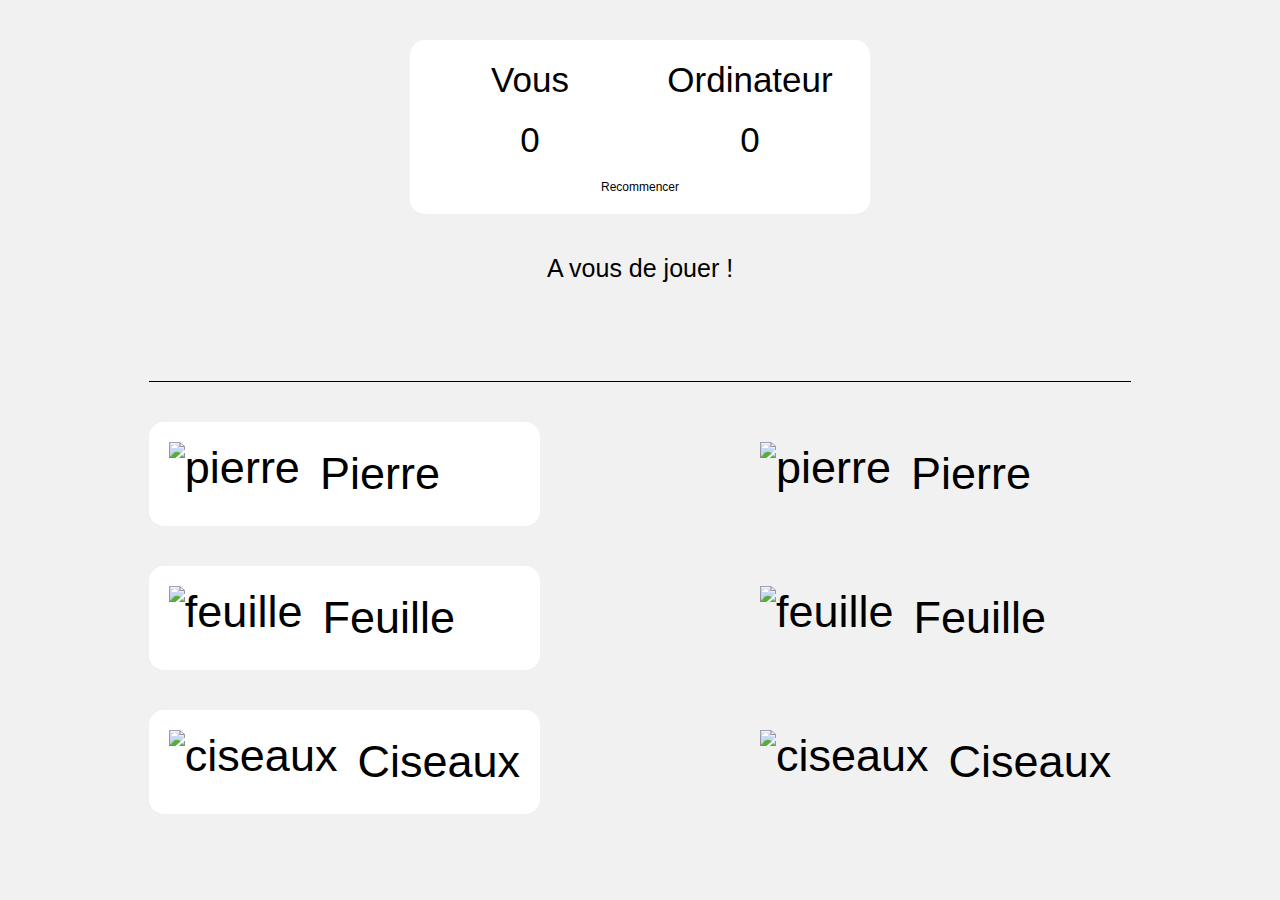
==== index.html @ 265c32b3 "Create index.html" ====
<!DOCTYPE html>
<html>
<head>
  <title>Shifumi</title>
  <link rel="stylesheet" type="text/css" href="assets/css/style.css">
</head>
<body>
    <div class="score">
        <p>Vous</p>
        <p>Ordinateur</p>
        <p id="score-joueur">0</p>
        <p id="score-ordinateur">0</p>
        <div id="reset">Recommencer</div>
    </div>
    <div class="action">
        <p id="message">A vous de jouer !</p>
        <div id="next">Tour suivant</div>
    </div>
    <div class="jeu">
        <div class="choix">
            <div class="button btn-joueur" id="pierre">
                <img src="https://img.icons8.com/glyph-neue/452/clenched-fist.png" alt="pierre" />
                <p>Pierre</p>
            </div>
            <div class="button btn-joueur" id="feuille">
                <img src="https://img.icons8.com/glyph-neue/452/hand.png" alt="feuille" />
                <p>Feuille</p>
            </div>
            <div class="button btn-joueur" id="ciseaux">
                <img src="https://img.icons8.com/glyph-neue/452/hand-scissors.png" alt="ciseaux" />
                <p>Ciseaux</p>
            </div>
        </div>
        <div class="choix">
            <div class="button btn-ordi" id="opierre">
                <img src="https://img.icons8.com/glyph-neue/452/clenched-fist.png" alt="pierre" />
                <p>Pierre</p>
            </div>
            <div class="button btn-ordi" id="ofeuille">
                <img src="https://img.icons8.com/glyph-neue/452/hand.png" alt="feuille" />
                <p>Feuille</p>
            </div>
            <div class="button btn-ordi" id="ociseaux">
                <img src="https://img.icons8.com/glyph-neue/452/hand-scissors.png" alt="ciseaux" />
                <p>Ciseaux</p>
            </div>
        </div>
    </div>
  <script src="assets/js/script.js"></script>
  <script src="assets/js/souris.js"></script>
</body>
</html>
---- assets/css/style.css ----
:root {
    --primary: #00d9ff;
    --secondary: #ff8800;
    --back: #f1f1f1;
    --action: #ff6565;
    --border-radius: 15px;
    --btn-padding: 20px;
}

* {
    margin: 0;
    padding: 0;
    box-sizing: border-box;
}

body {
    background-color: var(--back);
    font-family: sans-serif;
    padding: 20px;
    display: flex;
    flex-direction: column;
    align-items: center;
}

.score {
    margin-top: 20px;
    margin-bottom: 40px;
    display: grid;
    grid-template-columns: repeat(2, 200px);
    gap: 20px;
    text-align: center;
    font-size: 35px;
    background-color: white;
    padding: var(--btn-padding);
    border-radius: 15px;
}

#reset {
    font-size: 12px;
    grid-column: span 2;
    cursor: pointer;
}

#reset:hover {
    color: var(--action);
}

.action {
    margin-bottom: 40px;
    text-align: center;
}

#message {
    font-size: 25px;
}

#next {
    margin-top: 20px;
    padding: 10px 30px;
    background-color: var(--action);
    color: white;
    border-radius: var(--border-radius);
    visibility: hidden;
    cursor: pointer;
}

#next.active {
    visibility: visible;
}

.jeu {
    border-top: 1px solid black;
    padding-top: 40px;
    display: grid;
    grid-template-columns: repeat(2, 1fr);
    gap: 200px;
}

.button {
    display: flex;
    align-items: center;
    font-size: 45px;
    padding: var(--btn-padding);
}

.btn-joueur,
.btn-ordi {
    border-radius: 15px;
    transition: all 0.2s ease;
}

.btn-joueur {
    cursor: pointer;
    background-color: white;
}

.btn-joueur:hover {
    color: var(--primary);
}

.button img {
    height: 64px;
}

.button p {
    margin-left: 20px;
}

.button:not(:last-child) {
    margin-bottom: 40px;
}

.btn-joueur.desactivated {
    background-color: var(--back);
    cursor: default;
}

.btn-joueur.desactivated:hover,
.btn-joueur.active {
    color: inherit;
}

.btn-joueur.active {
    background-color: var(--primary);
}

.btn-ordi.active {
    background-color: var(--secondary);
}
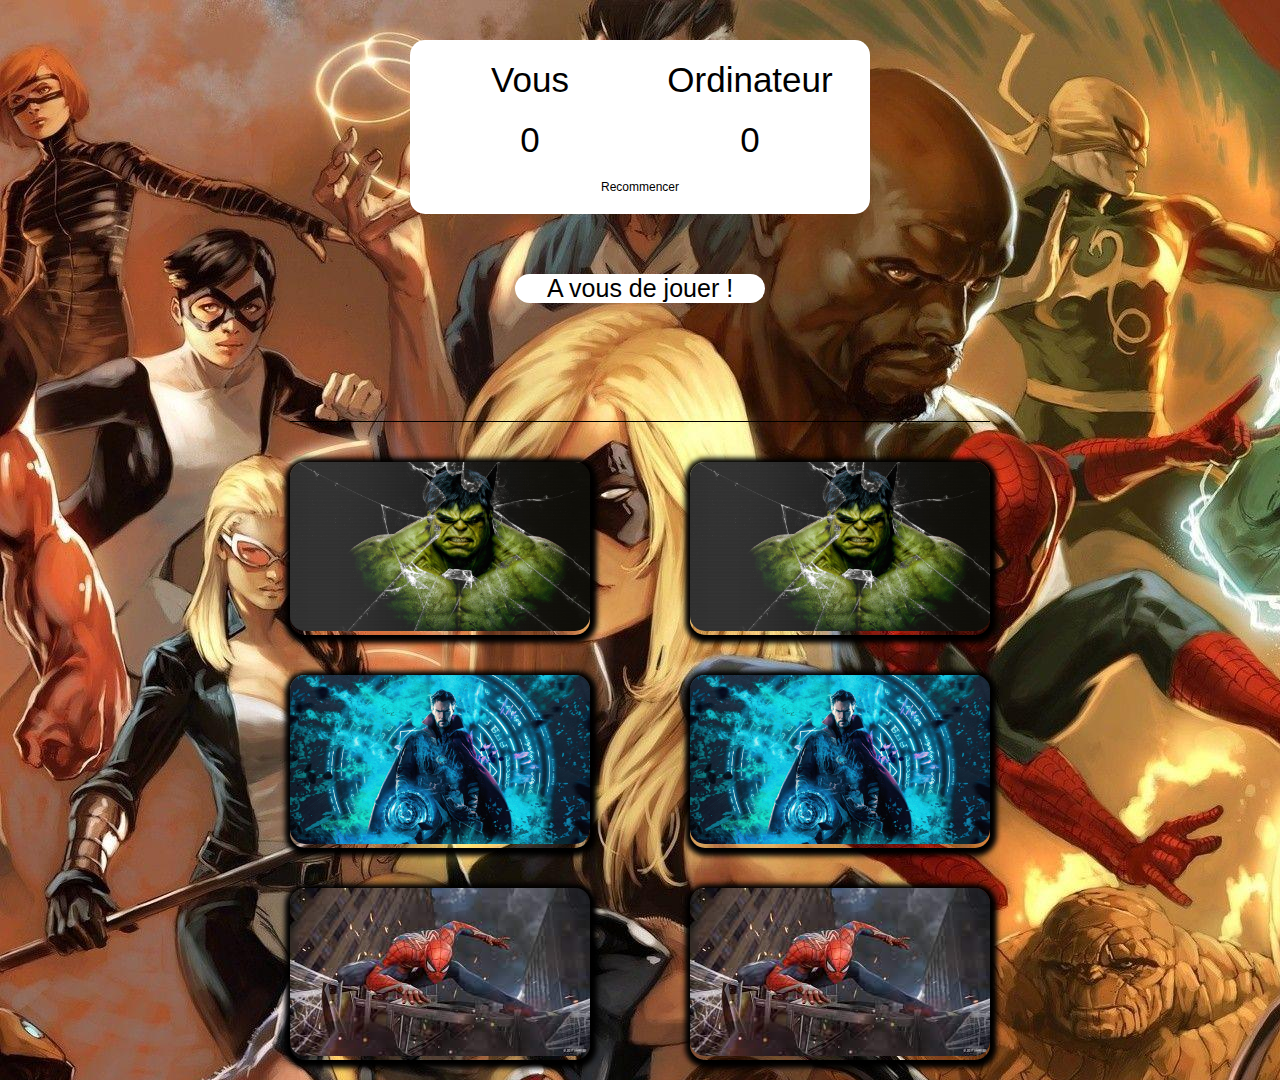
==== commit 7a635f06: "Update index.html" ====
--- a/index.html
+++ b/index.html
@@ -1,8 +1,11 @@
 <!DOCTYPE html>
-<html>
+<html lang="fr">
 <head>
-  <title>Shifumi</title>
-  <link rel="stylesheet" type="text/css" href="assets/css/style.css">
+    <meta charset="UTF-8">
+    <meta http-equiv="X-UA-Compatible" content="IE=edge">
+    <meta name="viewport" content="width=device-width, initial-scale=1.0">
+    <link rel="stylesheet" href="assets/css/style.css">
+    <title>Jeu</title>
 </head>
 <body>
     <div class="score">
@@ -19,34 +22,31 @@
     <div class="jeu">
         <div class="choix">
             <div class="button btn-joueur" id="pierre">
-                <img src="https://img.icons8.com/glyph-neue/452/clenched-fist.png" alt="pierre" />
-                <p>Pierre</p>
+                <img src="/assets/img/hulk.jpg" alt="pierre" />
             </div>
             <div class="button btn-joueur" id="feuille">
-                <img src="https://img.icons8.com/glyph-neue/452/hand.png" alt="feuille" />
-                <p>Feuille</p>
+                <img src="/assets/img/Drstrange.jpg" alt="feuille" />
             </div>
             <div class="button btn-joueur" id="ciseaux">
-                <img src="https://img.icons8.com/glyph-neue/452/hand-scissors.png" alt="ciseaux" />
-                <p>Ciseaux</p>
+                <img src="/assets/img/spiderman.jfif" alt="ciseaux" />
             </div>
         </div>
         <div class="choix">
             <div class="button btn-ordi" id="opierre">
-                <img src="https://img.icons8.com/glyph-neue/452/clenched-fist.png" alt="pierre" />
-                <p>Pierre</p>
+                <img src="/assets/img/hulk.jpg" alt="pierre" />
             </div>
             <div class="button btn-ordi" id="ofeuille">
-                <img src="https://img.icons8.com/glyph-neue/452/hand.png" alt="feuille" />
-                <p>Feuille</p>
+                <img src="/assets/img/Drstrange.jpg" alt="feuille" />
             </div>
             <div class="button btn-ordi" id="ociseaux">
-                <img src="https://img.icons8.com/glyph-neue/452/hand-scissors.png" alt="ciseaux" />
-                <p>Ciseaux</p>
+                <img src="/assets/img/spiderman.jfif" alt="ciseaux" />
             </div>
         </div>
     </div>
-  <script src="assets/js/script.js"></script>
-  <script src="assets/js/souris.js"></script>
+
+
+
+    <script src="assets/js/script.js"></script>
+    
 </body>
-</html>
+</html>--- a/assets/css/style.css
+++ b/assets/css/style.css
@@ -20,6 +20,7 @@
     display: flex;
     flex-direction: column;
     align-items: center;
+    background-image: url(/assets/img/background.jpg);
 }
 
 .score {
@@ -30,9 +31,9 @@
     gap: 20px;
     text-align: center;
     font-size: 35px;
-    background-color: white;
     padding: var(--btn-padding);
     border-radius: 15px;
+    background-color: white;
 }
 
 #reset {
@@ -44,7 +45,6 @@
 #reset:hover {
     color: var(--action);
 }
-
 .action {
     margin-bottom: 40px;
     text-align: center;
@@ -52,6 +52,12 @@
 
 #message {
     font-size: 25px;
+    border-radius: 15px;
+    background-color: white;
+    gap: 20px;
+    margin-top: 20px;
+    margin-bottom: 40px;
+    width: 10em;
 }
 
 #next {
@@ -73,15 +79,23 @@
     padding-top: 40px;
     display: grid;
     grid-template-columns: repeat(2, 1fr);
-    gap: 200px;
+    background-color: transparent;
+    gap: 100px;
 }
 
 .button {
-    display: flex;
-    align-items: center;
-    font-size: 45px;
-    padding: var(--btn-padding);
+    border-radius: 15px;
+    box-shadow: 1px 2px 5px 6px;
 }
+
+.choix:hover{
+    cursor: pointer;
+}
+
+.choix:active{
+    box-shadow: 0 0 0 0;
+}
+
 
 .btn-joueur,
 .btn-ordi {
@@ -89,22 +103,17 @@
     transition: all 0.2s ease;
 }
 
-.btn-joueur {
-    cursor: pointer;
-    background-color: white;
-}
 
 .btn-joueur:hover {
     color: var(--primary);
 }
 
 .button img {
-    height: 64px;
+    border-radius: 15px;
+    width: 300px;
+    color: rgb(63, 138, 25);
 }
 
-.button p {
-    margin-left: 20px;
-}
 
 .button:not(:last-child) {
     margin-bottom: 40px;
@@ -126,5 +135,4 @@
 
 .btn-ordi.active {
     background-color: var(--secondary);
-}
-
+}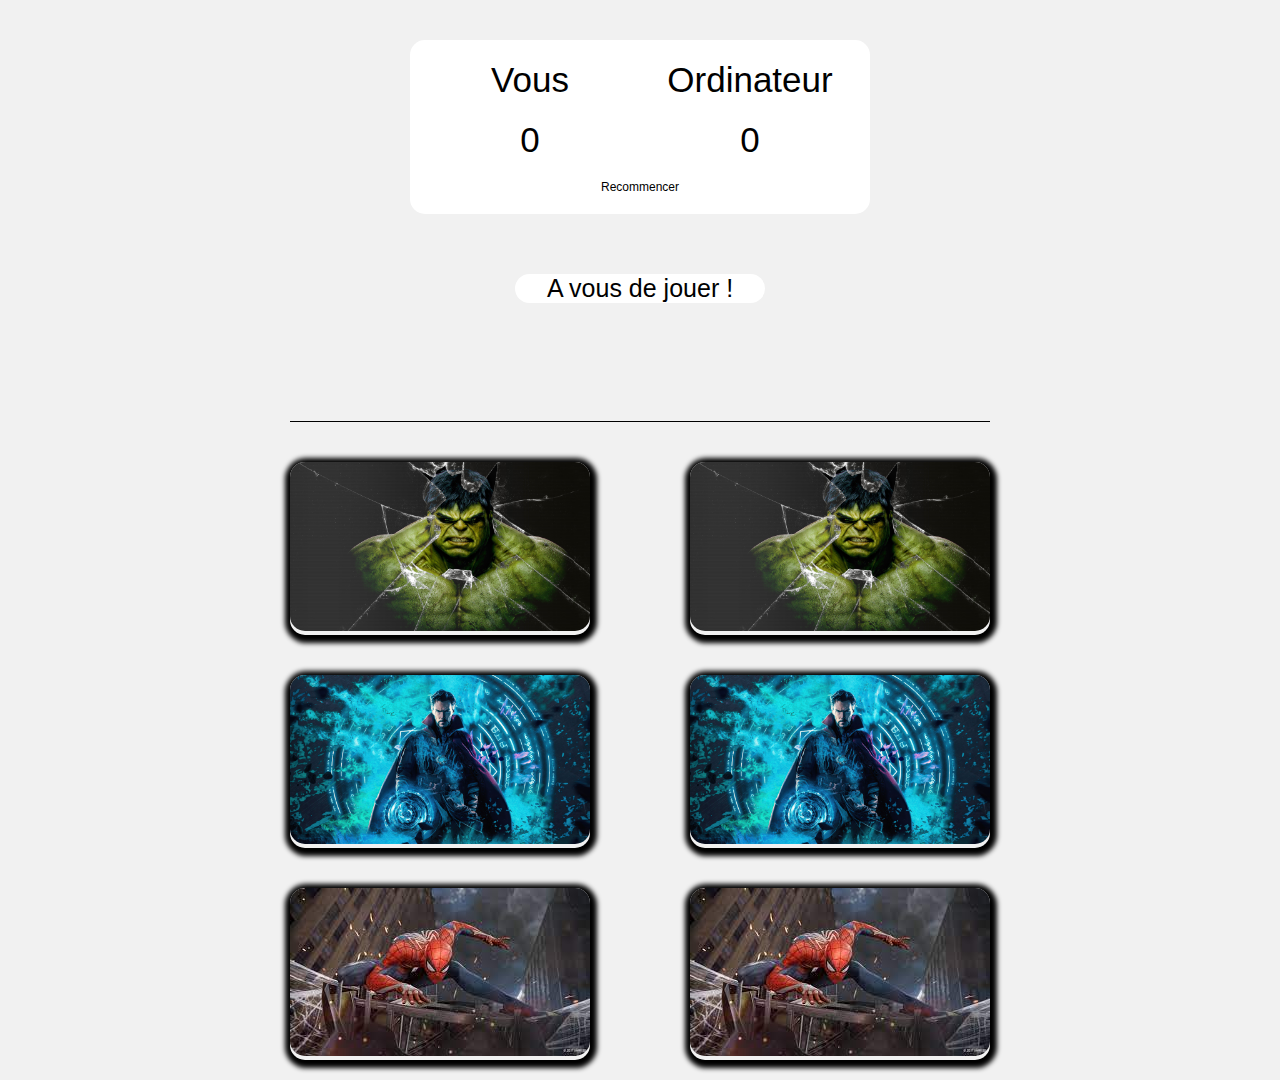
==== commit 8ea99707: "Update index.html" ====
--- a/index.html
+++ b/index.html
@@ -22,24 +22,24 @@
     <div class="jeu">
         <div class="choix">
             <div class="button btn-joueur" id="pierre">
-                <img src="/assets/img/hulk.jpg" alt="pierre" />
+                <img src="assets/img/hulk.jpg" alt="pierre" />
             </div>
             <div class="button btn-joueur" id="feuille">
-                <img src="/assets/img/Drstrange.jpg" alt="feuille" />
+                <img src="assets/img/Drstrange.jpg" alt="feuille" />
             </div>
             <div class="button btn-joueur" id="ciseaux">
-                <img src="/assets/img/spiderman.jfif" alt="ciseaux" />
+                <img src="assets/img/spiderman.jfif" alt="ciseaux" />
             </div>
         </div>
         <div class="choix">
             <div class="button btn-ordi" id="opierre">
-                <img src="/assets/img/hulk.jpg" alt="pierre" />
+                <img src="assets/img/hulk.jpg" alt="pierre" />
             </div>
             <div class="button btn-ordi" id="ofeuille">
-                <img src="/assets/img/Drstrange.jpg" alt="feuille" />
+                <img src="assets/img/Drstrange.jpg" alt="feuille" />
             </div>
             <div class="button btn-ordi" id="ociseaux">
-                <img src="/assets/img/spiderman.jfif" alt="ciseaux" />
+                <img src="assets/img/spiderman.jfif" alt="ciseaux" />
             </div>
         </div>
     </div>
--- a/assets/css/style.css
+++ b/assets/css/style.css
@@ -20,7 +20,7 @@
     display: flex;
     flex-direction: column;
     align-items: center;
-    background-image: url(/assets/img/background.jpg);
+    background-image: url(assets/img/background.jpg);
 }
 
 .score {
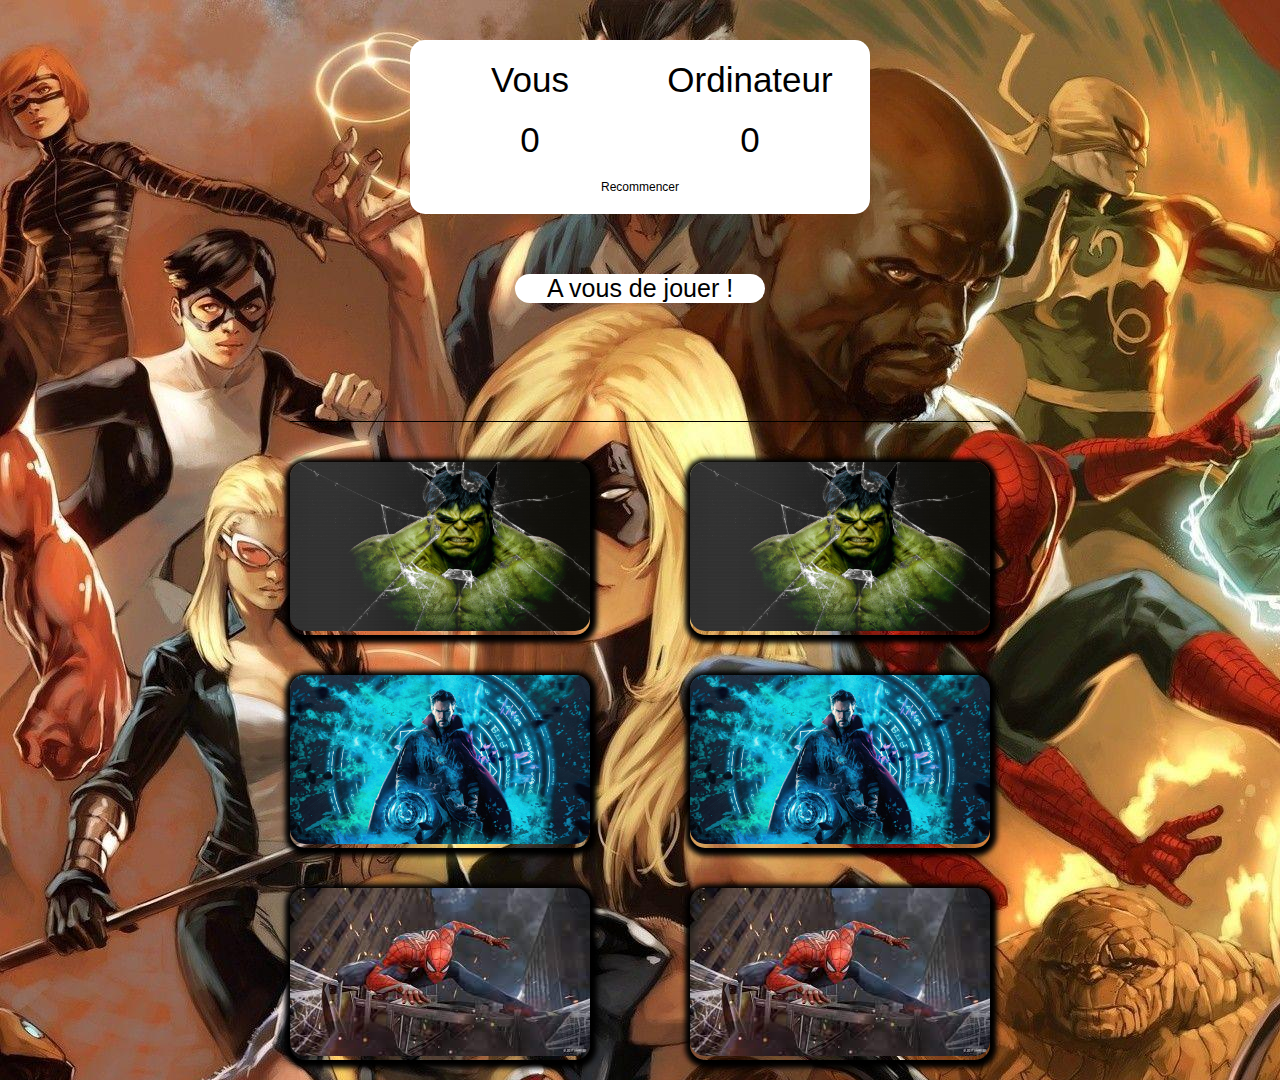
==== commit 4cbfeeb5: "Update index.html" ====
--- a/index.html
+++ b/index.html
@@ -7,7 +7,7 @@
     <link rel="stylesheet" href="assets/css/style.css">
     <title>Jeu</title>
 </head>
-<body>
+<body style="background-image: url(background.jpg);">
     <div class="score">
         <p>Vous</p>
         <p>Ordinateur</p>
--- a/assets/css/style.css
+++ b/assets/css/style.css
@@ -20,7 +20,6 @@
     display: flex;
     flex-direction: column;
     align-items: center;
-    background-image: url(assets/img/background.jpg);
 }
 
 .score {
